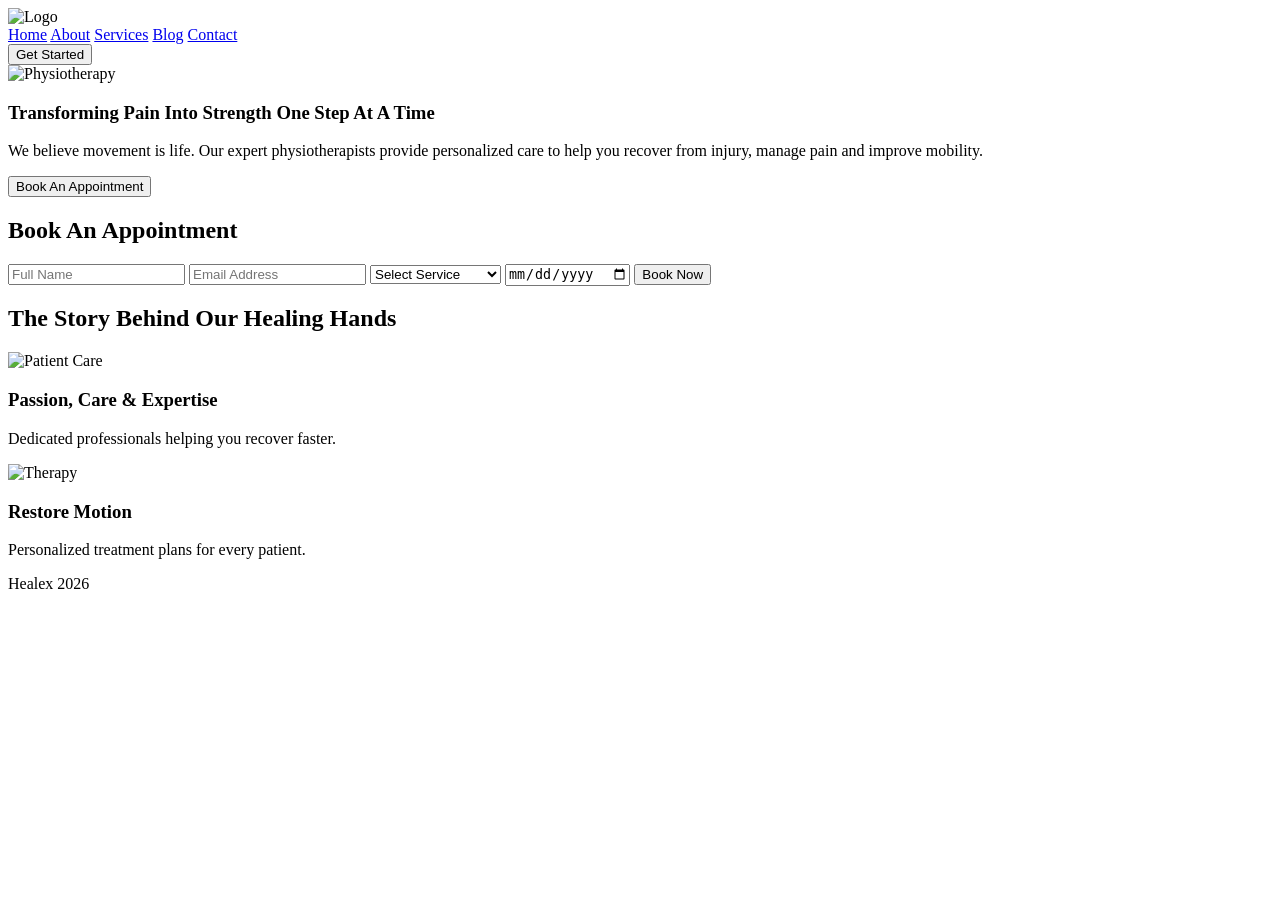
==== index.html @ efe4870f "physiotherapy website" ====
<!DOCTYPE html>
<html lang="en">
<head>
    <meta charset="UTF-8">
    <meta name="viewport" content="width=device-width, initial-scale=1.0">
    <title>Healex Home</title>
    <link rel="stylesheet" href="css/style.css">
</head>
<body>

    <header>
        <img src="images/logo.png" alt="Logo">

        <nav>
            <a href="index.html">Home</a>
            <a href="about.html">About</a>
            <a href="services.html">Services</a>
            <a href="blog.html">Blog</a>
            <a href="contact.html">Contact</a>
        </nav>

        <button>Get Started</button>
    </header>

    <section>
        <section class="hero">

    <div class="hero-image">

        <img src="https://images.unsplash.com/photo-1576091160550-2173dba999ef?w=800"
             alt="Physiotherapy">

    </div>

    <div class="hero-content">

        <h1>
            Transforming Pain Into Strength
            One Step At A Time
        </h1>

        <p>
            We believe movement is life. Our expert physiotherapists
            provide personalized care to help you recover from injury,
            manage pain and improve mobility.
        </p>

        <button>Book An Appointment</button>

    </div>

    <div class="appointment-form">

        <h2>Book An Appointment</h2>

        <form>

            <input type="text" placeholder="Full Name">

            <input type="email" placeholder="Email Address">

            <select>
                <option>Select Service</option>
                <option>Sports Therapy</option>
                <option>Manual Therapy</option>
                <option>Pain Management</option>
            </select>

            <input type="date">

            <button type="submit">
                Book Now
            </button>

        </form>

    </div>

</section>

<section class="about-preview">

    <h2>The Story Behind Our Healing Hands</h2>

    <div class="about-cards">

        <div class="about-card">

            <img src="https://images.unsplash.com/photo-1584515933487-779824d29309?w=500"
                 alt="Patient Care">

            <h3>Passion, Care & Expertise</h3>

            <p>
                Dedicated professionals helping you recover faster.
            </p>

        </div>

        <div class="about-card">

            <img src="https://images.unsplash.com/photo-1516549655169-df83a0774514?w=500"
                 alt="Therapy">

            <h3>Restore Motion</h3>

            <p>
                Personalized treatment plans for every patient.
            </p>

        </div>

    </div>

</section>

    <footer>
        <p>Healex 2026</p>
    </footer>

    <script src="js/script.js"></script>

</body>
</html>
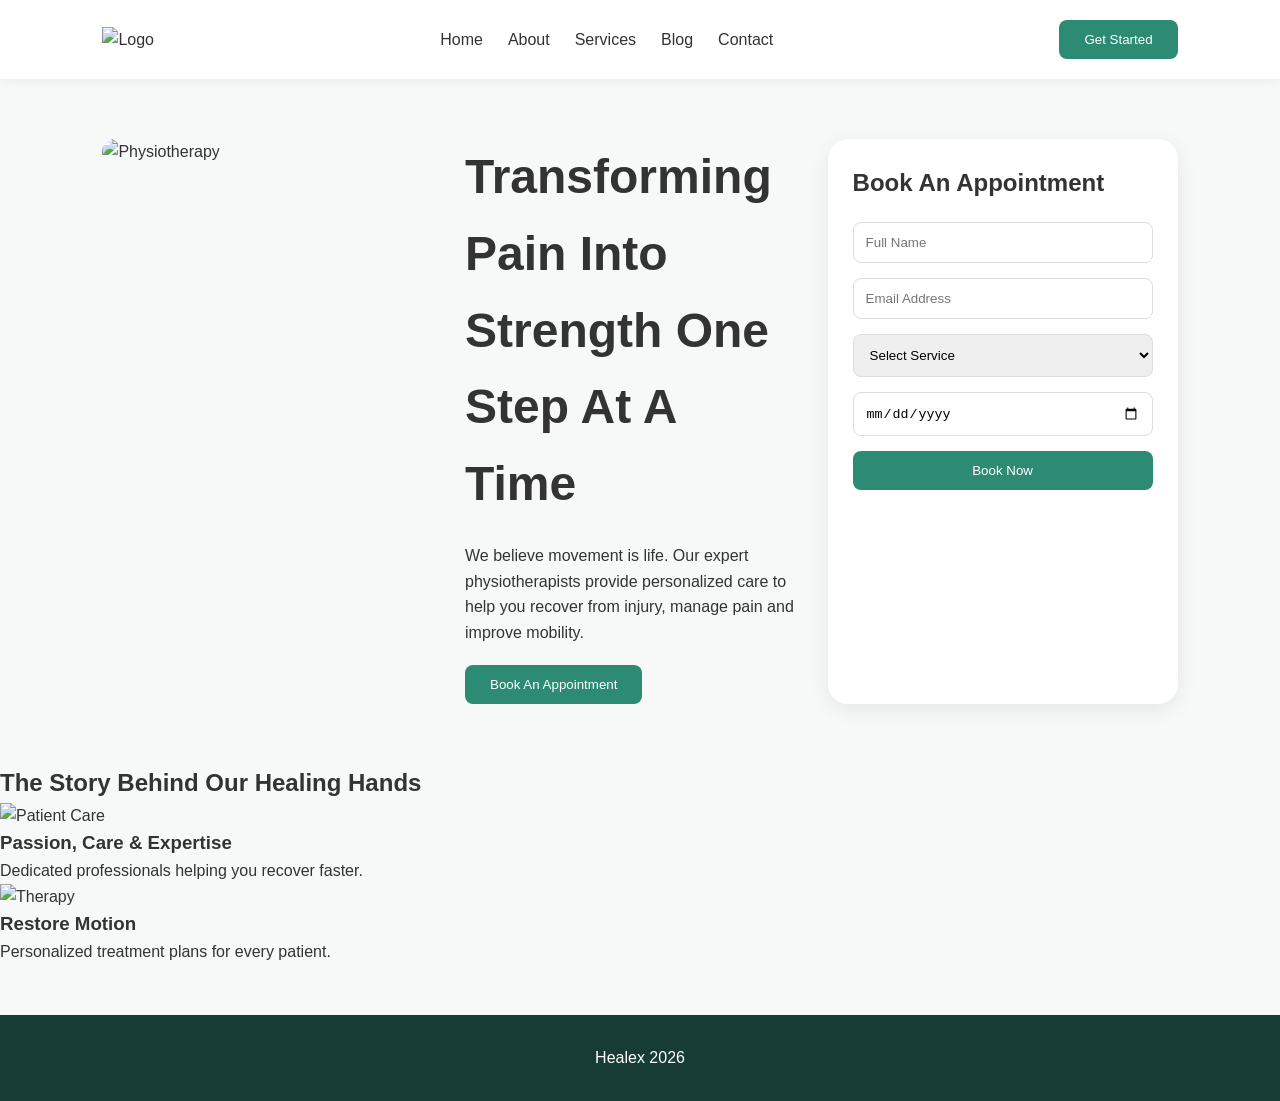
==== commit a449f4c7: "file path correction" ====
--- a/index.html
+++ b/index.html
@@ -4,7 +4,7 @@
     <meta charset="UTF-8">
     <meta name="viewport" content="width=device-width, initial-scale=1.0">
     <title>Healex Home</title>
-    <link rel="stylesheet" href="css/style.css">
+    <link rel="stylesheet" href="style.css">
 </head>
 <body>
 
@@ -118,7 +118,7 @@
         <p>Healex 2026</p>
     </footer>
 
-    <script src="js/script.js"></script>
+    <script src="script.js"></script>
 
 </body>
 </html>
--- a/style.css
+++ b/style.css
@@ -0,0 +1,352 @@
+*{
+    margin:0;
+    padding:0;
+    box-sizing:border-box;
+}
+
+body{
+    font-family:Arial, sans-serif;
+    background:#f7f9f8;
+    color:#333;
+    line-height:1.6;
+}
+
+/* NAVBAR */
+
+header{
+    display:flex;
+    justify-content:space-between;
+    align-items:center;
+
+    padding:20px 8%;
+
+    background:white;
+
+    box-shadow:0 2px 10px rgba(0,0,0,0.05);
+}
+
+nav{
+    display:flex;
+    gap:25px;
+}
+
+nav a{
+    text-decoration:none;
+    color:#333;
+    font-weight:500;
+}
+
+nav a:hover{
+    color:#2c8b72;
+}
+
+/* BUTTONS */
+
+button{
+    background:#2c8b72;
+    color:white;
+
+    border:none;
+
+    padding:12px 25px;
+
+    border-radius:8px;
+
+    cursor:pointer;
+}
+
+button:hover{
+    background:#226d59;
+}
+
+/* HERO */
+
+.hero{
+    display:grid;
+    grid-template-columns:1fr 1fr 350px;
+
+    gap:30px;
+
+    padding:60px 8%;
+}
+
+.hero img{
+    width:100%;
+    border-radius:20px;
+}
+
+.hero-content h1{
+    font-size:48px;
+    margin-bottom:20px;
+}
+
+.hero-content p{
+    margin-bottom:20px;
+}
+
+.appointment-form{
+    background:white;
+
+    padding:25px;
+
+    border-radius:20px;
+
+    box-shadow:0 5px 20px rgba(0,0,0,0.08);
+}
+
+.appointment-form h2{
+    margin-bottom:20px;
+}
+
+.appointment-form form{
+    display:flex;
+    flex-direction:column;
+    gap:15px;
+}
+
+.appointment-form input,
+.appointment-form select,
+.contact-form input,
+.contact-form textarea{
+    padding:12px;
+
+    border:1px solid #ddd;
+
+    border-radius:8px;
+}
+
+/* ABOUT */
+
+.about-banner,
+.services-banner,
+.blog-banner,
+.contact-banner{
+    text-align:center;
+
+    padding:80px 20px;
+}
+
+.about-banner h1,
+.services-banner h1,
+.blog-banner h1,
+.contact-banner h1{
+    font-size:48px;
+    margin-bottom:15px;
+}
+
+.about-main{
+    display:grid;
+    grid-template-columns:1fr 1fr;
+
+    gap:40px;
+
+    padding:50px 8%;
+}
+
+.about-main img{
+    width:100%;
+    border-radius:20px;
+}
+
+.features{
+    display:grid;
+    grid-template-columns:repeat(3,1fr);
+
+    gap:20px;
+
+    padding:50px 8%;
+}
+
+.feature{
+    background:white;
+
+    padding:25px;
+
+    border-radius:15px;
+
+    text-align:center;
+}
+
+/* SERVICES */
+
+.services-grid{
+    display:grid;
+
+    grid-template-columns:repeat(2,1fr);
+
+    gap:30px;
+
+    padding:50px 8%;
+}
+
+.service-card{
+    background:white;
+
+    border-radius:20px;
+
+    overflow:hidden;
+
+    box-shadow:0 5px 20px rgba(0,0,0,0.05);
+}
+
+.service-card img{
+    width:100%;
+    height:250px;
+
+    object-fit:cover;
+}
+
+.service-card h2{
+    padding:15px;
+}
+
+.service-card p{
+    padding:0 15px 20px;
+}
+
+/* PROCESS */
+
+.process{
+    padding:60px 8%;
+    text-align:center;
+}
+
+.steps{
+    display:grid;
+
+    grid-template-columns:repeat(3,1fr);
+
+    gap:25px;
+
+    margin-top:30px;
+}
+
+.step{
+    background:white;
+
+    padding:25px;
+
+    border-radius:15px;
+}
+
+/* BLOG */
+
+.blog-container{
+    display:grid;
+
+    grid-template-columns:repeat(3,1fr);
+
+    gap:30px;
+
+    padding:50px 8%;
+}
+
+.blog-card{
+    background:white;
+
+    border-radius:20px;
+
+    overflow:hidden;
+
+    box-shadow:0 5px 20px rgba(0,0,0,0.05);
+}
+
+.blog-card img{
+    width:100%;
+    height:220px;
+
+    object-fit:cover;
+}
+
+.blog-card h2{
+    padding:15px;
+}
+
+.blog-card p{
+    padding:0 15px;
+}
+
+.blog-card a{
+    display:inline-block;
+
+    margin:15px;
+
+    text-decoration:none;
+
+    color:#2c8b72;
+
+    font-weight:bold;
+}
+
+/* CONTACT */
+
+.contact-container{
+    display:grid;
+
+    grid-template-columns:1fr 1fr;
+
+    gap:40px;
+
+    padding:50px 8%;
+}
+
+.contact-info img{
+    width:100%;
+    border-radius:20px;
+    margin-bottom:20px;
+}
+
+.contact-form{
+    background:white;
+
+    padding:25px;
+
+    border-radius:20px;
+
+    box-shadow:0 5px 20px rgba(0,0,0,0.05);
+}
+
+.contact-form form{
+    display:flex;
+    flex-direction:column;
+    gap:15px;
+}
+
+/* FOOTER */
+
+footer{
+    background:#163c35;
+
+    color:white;
+
+    text-align:center;
+
+    padding:30px;
+
+    margin-top:50px;
+}
+
+/* MOBILE */
+
+@media(max-width:768px){
+
+    .hero,
+    .about-main,
+    .contact-container,
+    .services-grid,
+    .blog-container,
+    .features,
+    .steps{
+
+        grid-template-columns:1fr;
+    }
+
+    .hero-content h1{
+        font-size:36px;
+    }
+
+    nav{
+        gap:15px;
+        flex-wrap:wrap;
+    }
+}
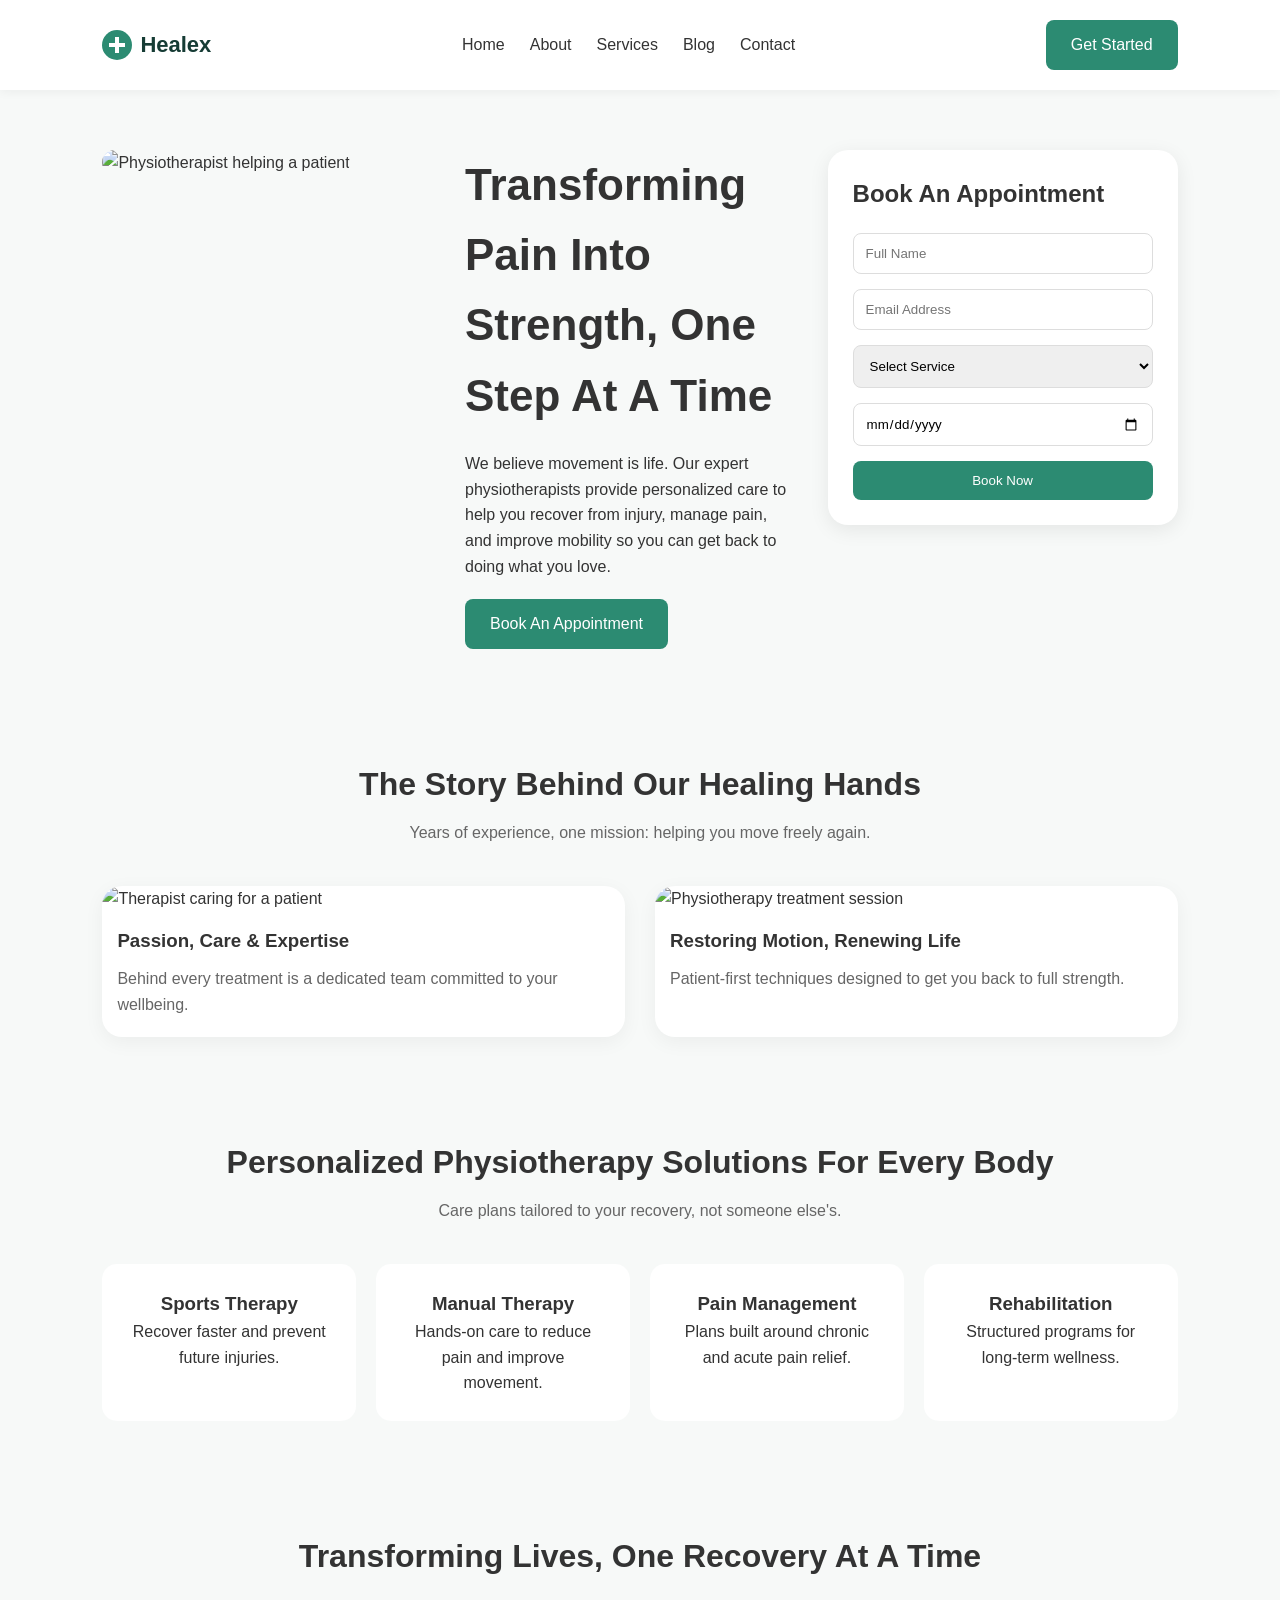
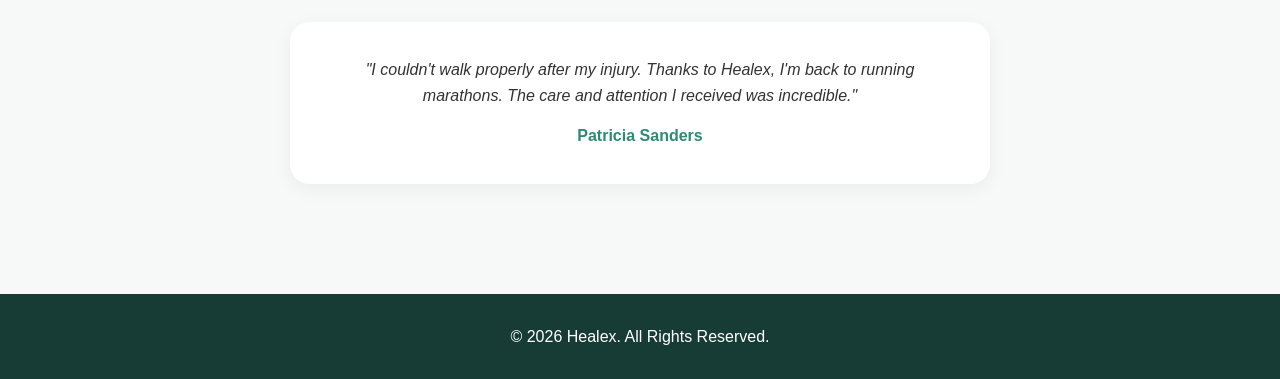
==== commit e5ae7d7f: "updated user interface on physiotherapy website" ====
--- a/index.html
+++ b/index.html
@@ -3,13 +3,20 @@
 <head>
     <meta charset="UTF-8">
     <meta name="viewport" content="width=device-width, initial-scale=1.0">
-    <title>Healex Home</title>
+    <title>Healex | Physiotherapy & Recovery Clinic</title>
     <link rel="stylesheet" href="style.css">
 </head>
 <body>
 
     <header>
-        <img src="images/logo.png" alt="Logo">
+        <div class="logo">
+            <svg width="30" height="30" viewBox="0 0 30 30" xmlns="http://www.w3.org/2000/svg">
+                <circle cx="15" cy="15" r="15" fill="#2c8b72"/>
+                <rect x="13" y="7" width="4" height="16" fill="white"/>
+                <rect x="7" y="13" width="16" height="4" fill="white"/>
+            </svg>
+            Healex
+        </div>
 
         <nav>
             <a href="index.html">Home</a>
@@ -19,103 +26,136 @@
             <a href="contact.html">Contact</a>
         </nav>
 
-        <button>Get Started</button>
+        <a href="contact.html" class="btn">Get Started</a>
     </header>
 
-    <section>
-        <section class="hero">
+    <section class="hero">
 
-    <div class="hero-image">
+        <div class="hero-image">
+            <img src="https://images.unsplash.com/photo-1576091160550-2173dba999ef?w=800"
+                 alt="Physiotherapist helping a patient">
+        </div>
 
-        <img src="https://images.unsplash.com/photo-1576091160550-2173dba999ef?w=800"
-             alt="Physiotherapy">
+        <div class="hero-content">
 
-    </div>
-
-    <div class="hero-content">
-
-        <h1>
-            Transforming Pain Into Strength
-            One Step At A Time
-        </h1>
-
-        <p>
-            We believe movement is life. Our expert physiotherapists
-            provide personalized care to help you recover from injury,
-            manage pain and improve mobility.
-        </p>
-
-        <button>Book An Appointment</button>
-
-    </div>
-
-    <div class="appointment-form">
-
-        <h2>Book An Appointment</h2>
-
-        <form>
-
-            <input type="text" placeholder="Full Name">
-
-            <input type="email" placeholder="Email Address">
-
-            <select>
-                <option>Select Service</option>
-                <option>Sports Therapy</option>
-                <option>Manual Therapy</option>
-                <option>Pain Management</option>
-            </select>
-
-            <input type="date">
-
-            <button type="submit">
-                Book Now
-            </button>
-
-        </form>
-
-    </div>
-
-</section>
-
-<section class="about-preview">
-
-    <h2>The Story Behind Our Healing Hands</h2>
-
-    <div class="about-cards">
-
-        <div class="about-card">
-
-            <img src="https://images.unsplash.com/photo-1584515933487-779824d29309?w=500"
-                 alt="Patient Care">
-
-            <h3>Passion, Care & Expertise</h3>
+            <h1>Transforming Pain Into Strength, One Step At A Time</h1>
 
             <p>
-                Dedicated professionals helping you recover faster.
+                We believe movement is life. Our expert physiotherapists provide
+                personalized care to help you recover from injury, manage pain,
+                and improve mobility so you can get back to doing what you love.
             </p>
+
+            <a href="#book" class="btn">Book An Appointment</a>
 
         </div>
 
-        <div class="about-card">
+        <div class="appointment-form" id="book">
 
-            <img src="https://images.unsplash.com/photo-1516549655169-df83a0774514?w=500"
-                 alt="Therapy">
+            <h2>Book An Appointment</h2>
 
-            <h3>Restore Motion</h3>
+            <form>
 
-            <p>
-                Personalized treatment plans for every patient.
-            </p>
+                <input type="text" placeholder="Full Name" required>
+
+                <input type="email" placeholder="Email Address" required>
+
+                <select required>
+                    <option value="">Select Service</option>
+                    <option>Sports Therapy</option>
+                    <option>Manual Therapy</option>
+                    <option>Pain Management</option>
+                </select>
+
+                <input type="date">
+
+                <button type="submit" class="btn">Book Now</button>
+
+            </form>
 
         </div>
 
-    </div>
+    </section>
 
-</section>
+    <section class="about-preview">
+
+        <div class="section-title">
+            <h2>The Story Behind Our Healing Hands</h2>
+            <p>Years of experience, one mission: helping you move freely again.</p>
+        </div>
+
+        <div class="about-cards">
+
+            <div class="about-card">
+                <img src="https://images.unsplash.com/photo-1584515933487-779824d29309?w=500"
+                     alt="Therapist caring for a patient">
+                <h3>Passion, Care & Expertise</h3>
+                <p>Behind every treatment is a dedicated team committed to your wellbeing.</p>
+            </div>
+
+            <div class="about-card">
+                <img src="https://images.unsplash.com/photo-1576765608535-5f04d1e3f289?w=500"
+                     alt="Physiotherapy treatment session">
+                <h3>Restoring Motion, Renewing Life</h3>
+                <p>Patient-first techniques designed to get you back to full strength.</p>
+            </div>
+
+        </div>
+
+    </section>
+
+    <section class="services-preview">
+
+        <div class="section-title">
+            <h2>Personalized Physiotherapy Solutions For Every Body</h2>
+            <p>Care plans tailored to your recovery, not someone else's.</p>
+        </div>
+
+        <div class="services-preview-grid">
+
+            <div class="feature">
+                <h3>Sports Therapy</h3>
+                <p>Recover faster and prevent future injuries.</p>
+            </div>
+
+            <div class="feature">
+                <h3>Manual Therapy</h3>
+                <p>Hands-on care to reduce pain and improve movement.</p>
+            </div>
+
+            <div class="feature">
+                <h3>Pain Management</h3>
+                <p>Plans built around chronic and acute pain relief.</p>
+            </div>
+
+            <div class="feature">
+                <h3>Rehabilitation</h3>
+                <p>Structured programs for long-term wellness.</p>
+            </div>
+
+        </div>
+
+    </section>
+
+    <section class="testimonial">
+
+        <div class="section-title">
+            <h2>Transforming Lives, One Recovery At A Time</h2>
+        </div>
+
+        <div class="testimonial-card">
+            <p>
+                "I couldn't walk properly after my injury. Thanks to Healex,
+                I'm back to running marathons. The care and attention I
+                received was incredible."
+            </p>
+            <h4>Patricia Sanders</h4>
+        </div>
+
+    </section>
 
     <footer>
-        <p>Healex 2026</p>
+        <p>&copy; 2026 Healex. All Rights Reserved.</p>
     </footer>
 
     <script src="script.js"></script>
--- a/style.css
+++ b/style.css
@@ -25,6 +25,15 @@
     box-shadow:0 2px 10px rgba(0,0,0,0.05);
 }
 
+.logo{
+    display:flex;
+    align-items:center;
+    gap:8px;
+    font-size:22px;
+    font-weight:bold;
+    color:#163c35;
+}
+
 nav{
     display:flex;
     gap:25px;
@@ -42,7 +51,8 @@
 
 /* BUTTONS */
 
-button{
+.btn{
+    display:inline-block;
     background:#2c8b72;
     color:white;
 
@@ -53,9 +63,12 @@
     border-radius:8px;
 
     cursor:pointer;
-}
-
-button:hover{
+
+    text-decoration:none;
+    font-weight:500;
+}
+
+.btn:hover{
     background:#226d59;
 }
 
@@ -68,6 +81,8 @@
     gap:30px;
 
     padding:60px 8%;
+
+    align-items:start;
 }
 
 .hero img{
@@ -76,7 +91,7 @@
 }
 
 .hero-content h1{
-    font-size:48px;
+    font-size:44px;
     margin-bottom:20px;
 }
 
@@ -113,9 +128,109 @@
     border:1px solid #ddd;
 
     border-radius:8px;
-}
-
-/* ABOUT */
+
+    font-family:inherit;
+}
+
+/* SECTION TITLES (used across pages) */
+
+.section-title{
+    text-align:center;
+    margin-bottom:40px;
+}
+
+.section-title h2{
+    font-size:32px;
+    margin-bottom:10px;
+}
+
+.section-title p{
+    color:#666;
+}
+
+/* ABOUT PREVIEW (homepage) */
+
+.about-preview{
+    padding:50px 8%;
+}
+
+.about-cards{
+    display:grid;
+    grid-template-columns:repeat(2,1fr);
+
+    gap:30px;
+
+    margin-top:30px;
+}
+
+.about-card{
+    background:white;
+
+    border-radius:20px;
+
+    overflow:hidden;
+
+    box-shadow:0 5px 20px rgba(0,0,0,0.05);
+}
+
+.about-card img{
+    width:100%;
+    height:220px;
+    object-fit:cover;
+}
+
+.about-card h3{
+    padding:15px 15px 0;
+}
+
+.about-card p{
+    padding:10px 15px 20px;
+    color:#666;
+}
+
+/* HOMEPAGE SERVICES PREVIEW */
+
+.services-preview{
+    padding:50px 8%;
+}
+
+.services-preview-grid{
+    display:grid;
+    grid-template-columns:repeat(4,1fr);
+
+    gap:20px;
+}
+
+/* HOMEPAGE TESTIMONIAL */
+
+.testimonial{
+    padding:60px 8%;
+    text-align:center;
+}
+
+.testimonial-card{
+    max-width:700px;
+    margin:30px auto 0;
+
+    background:white;
+
+    padding:35px;
+
+    border-radius:20px;
+
+    box-shadow:0 5px 20px rgba(0,0,0,0.05);
+}
+
+.testimonial-card p{
+    font-style:italic;
+    margin-bottom:15px;
+}
+
+.testimonial-card h4{
+    color:#2c8b72;
+}
+
+/* ABOUT PAGE */
 
 .about-banner,
 .services-banner,
@@ -130,7 +245,7 @@
 .services-banner h1,
 .blog-banner h1,
 .contact-banner h1{
-    font-size:48px;
+    font-size:44px;
     margin-bottom:15px;
 }
 
@@ -141,6 +256,8 @@
     gap:40px;
 
     padding:50px 8%;
+
+    align-items:center;
 }
 
 .about-main img{
@@ -167,7 +284,7 @@
     text-align:center;
 }
 
-/* SERVICES */
+/* SERVICES PAGE */
 
 .services-grid{
     display:grid;
@@ -204,7 +321,7 @@
     padding:0 15px 20px;
 }
 
-/* PROCESS */
+/* PROCESS (steps) */
 
 .process{
     padding:60px 8%;
@@ -260,10 +377,12 @@
 
 .blog-card h2{
     padding:15px;
+    font-size:20px;
 }
 
 .blog-card p{
     padding:0 15px;
+    color:#666;
 }
 
 .blog-card a{
@@ -294,6 +413,10 @@
     width:100%;
     border-radius:20px;
     margin-bottom:20px;
+}
+
+.contact-info p{
+    margin-bottom:8px;
 }
 
 .contact-form{
@@ -336,13 +459,15 @@
     .services-grid,
     .blog-container,
     .features,
-    .steps{
+    .steps,
+    .about-cards,
+    .services-preview-grid{
 
         grid-template-columns:1fr;
     }
 
     .hero-content h1{
-        font-size:36px;
+        font-size:32px;
     }
 
     nav{
